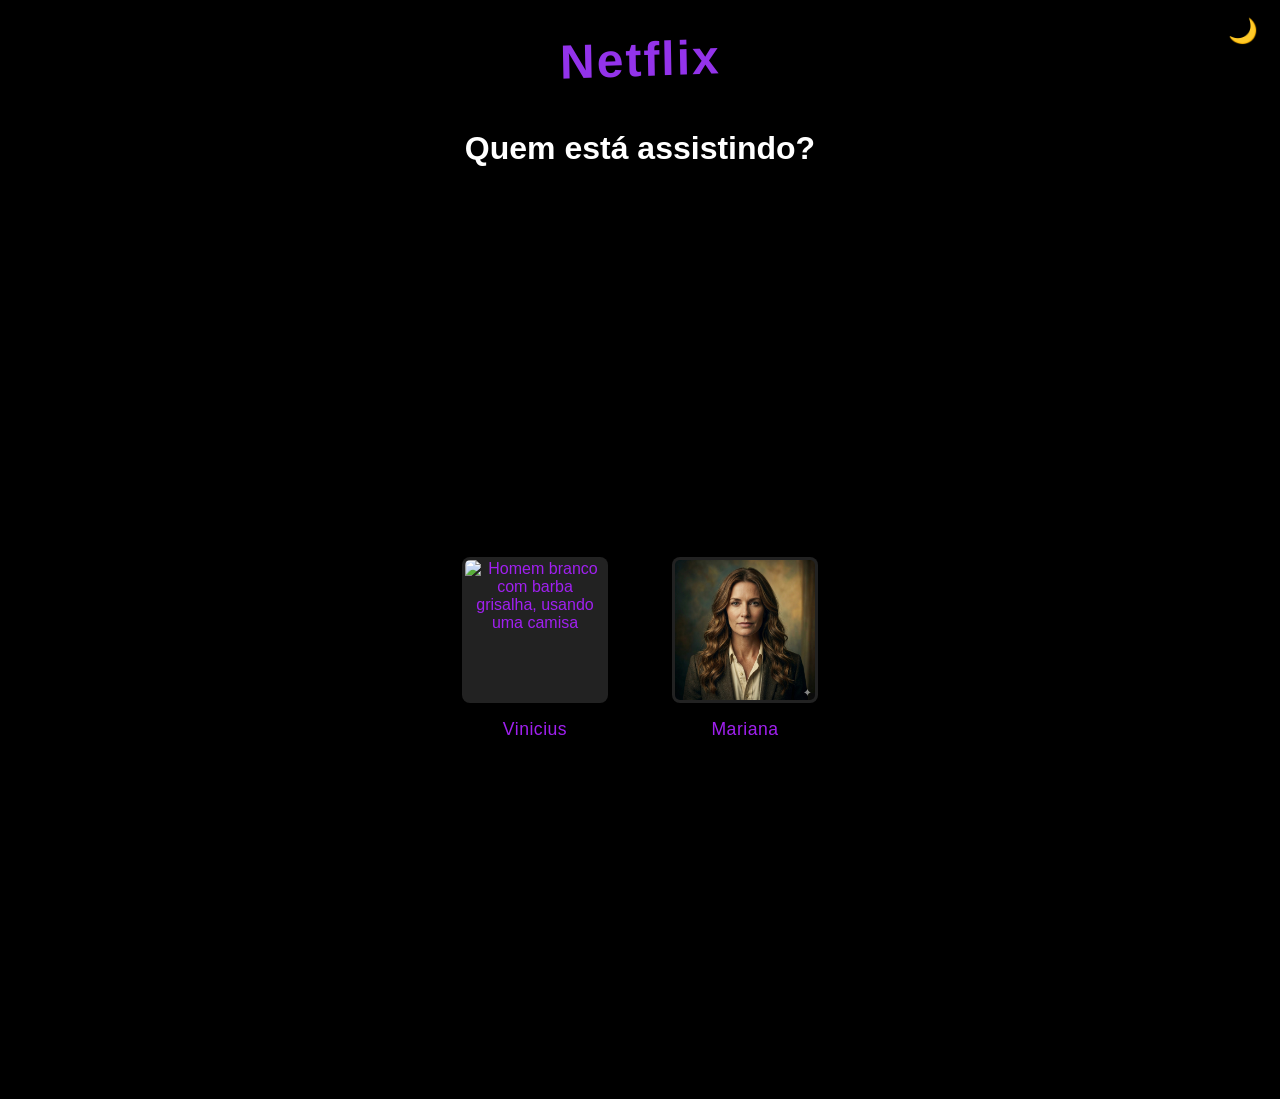
==== index.html @ 3efb50e1 "Update profile image source in index.html" ====
<!DOCTYPE html>
<html lang="pt-br">
<head>
    <meta charset="UTF-8">
    <meta name="viewport" content="width=device-width, initial-scale=1.0">
    <title>Netflix</title>
    <link rel="stylesheet" href="style.css">
</head>
<body>
    <header>
        <h1 class="logo">Netflix</h1>
        <h2>Quem está assistindo?</h2>
        <button id="theme-toggle" aria-label="Alternar tema">🌙</button>
    </header>
    <main>
        <section aria-label="Perfis disponíveis">
            <ul class="profiles">
                <li>
                    <ul>
                        <li>
                            <a href="catalogo/catalogo.html" class="profile">
                                <figure>
                                    <img src="assets/foto.perfil.jpeg" alt="Homem branco com barba grisalha, usando uma camisa">
                                    <figcaption>Vinicius</figcaption>
                                </figure>
                            </a>
                        </li>
                        <li>
                            <a href="catalogo/catalogo.html" class="profile">
                                <figure>
                                    <img src="assets/perfil2.jpg" alt="Mulher branca com cabelo castanho, usando uma camisa">
                                    <figcaption>Mariana</figcaption>
                                </figure>
                            </a>
                        </li>
                    </ul>
                </li>
            </ul>
        </section>
    </main>
</body>
<script src="script.js"></script>
</html>
---- style.css ----
/* ===== ESTILO GLOBAL DA PÁGINA ===== */
body {
    background-color: #000; /* Define o fundo da página como preto */
    color: #4b0082; /* Define a cor padrão do texto (roxo escuro) */
    font-family: 'Segoe UI', Arial, Helvetica, sans-serif; /* Define a fonte principal com alternativas */
    margin: 0; /* Remove margens padrão do navegador */
    min-height: 100vh; /* Garante que o body tenha no mínimo a altura da tela inteira */
    transition: background-color 0.3s, color 0.3s; /* Transição suave para mudança de tema */
}

/* ===== MODO CLARO ===== */
body.light-mode {
    background-color: #fff; /* Fundo branco no modo claro */
    color: #000; /* Texto preto */
}

body.light-mode .logo {
    color: #9333EA; /* Mantém o purple da Netflix */
}

body.light-mode h2 {
    color: #000; /* Texto preto */
}

body.light-mode .profile {
    color: #000; /* Texto preto nos links */
}

/* ===== TOPO (LOGO DA NETFLIX) ===== */
header {
    text-align: center; /* Centraliza o conteúdo do header */
}
.logo{
    font-family: Arial, Helvetica, sans-serif; /* Fonte do logo (pode ser personalizada) */
    font-weight: 900; /* Peso da fonte (muito negrito) */
    color: #9333EA; /* Cor do texto do logo (purple) */
    font-size: 3rem; /* Tamanho grande do texto */
    font-weight: bold; /* Deixa o texto em negrito */
    letter-spacing: 2px; /* Espaçamento entre letras */
    margin-bottom: 1rem; /* Espaço abaixo do logo */
    transform: rotate(-2deg) skew(-1deg); /* Deixa o logo levemente torto */
    display: inline-block; /* Necessário para a transformação funcionar corretamente */
    transition: transform 0.3s ease-in-out; /* Suave transição na animação */
}

.logo:hover {
    transform: rotate(-3deg) skew(-2deg); /* Aumenta o efeito no hover para mais dinamismo */
}
h2{
    font-size: 2rem; /* Tamanho grande do texto */
    margin-bottom: 2rem; /* Espaço abaixo do título */
    color: #fff;/*deixa o texto branco*/
}
/* ===== BOTÃO DE TOGGLE DE TEMA ===== */
#theme-toggle {
    position: absolute;
    top: 1rem;
    right: 1rem;
    background: none;
    border: none;
    font-size: 1.5rem;
    cursor: pointer;
    color: #fff;
    transition: color 0.3s;
}

body.light-mode #theme-toggle {
    color: #000;
}
/* ===== CONTAINER PRINCIPAL ===== */
main {
    display: flex; /* Ativa o flexbox */
    flex-direction: column; /* Organiza os elementos em coluna (um embaixo do outro) */
    align-items: center; /* Centraliza horizontalmente */
    justify-content: center; /* Centraliza verticalmente */
    min-height: 100vh; /* Ocupa a altura inteira da tela */
    text-align: center; /* Centraliza o texto */
}

/* ===== TÍTULO ===== */
h1 {
    font-size: 2.5rem; /* Tamanho grande do texto */
    font-weight: bold; /* Deixa o texto em negrito */
    margin-bottom: 2rem; /* Espaço abaixo do título */
    letter-spacing: 1px; /* Espaçamento entre letras */
}

/* ===== SEÇÃO DOS PERFIS ===== */
section[aria-label="Perfis disponíveis"] {
    width: 100%; /* Ocupa toda a largura disponível */
    max-width: 600px; /* Limita a largura máxima */
    display: flex; /* Ativa flexbox */
    justify-content: center; /* Centraliza os itens */
}

/* ===== CONTAINER DOS PERFIS ===== */
.profiles {
    list-style: none; /* Remove o marcador da lista externa */
    padding: 0; /* Remove padding padrão */
    margin: 0; /* Remove margem padrão */
}

/* ===== LISTA NÃO ORDENADA DOS PERFIS ===== */
.profiles ul {
    display: flex; /* Coloca os perfis lado a lado */
    justify-content: center; /* Centraliza horizontalmente */
    gap: 5rem; /* Espaço entre os perfis */
    flex-wrap: nowrap; /* Impede quebra de linha (fica sempre lado a lado) */
    list-style: none; /* Remove os marcadores da lista */
    padding: 0; /* Remove padding padrão */
    margin: 0; /* Remove margem padrão */
}

/* ===== LINK DO PERFIL ===== */
.profile {
    text-decoration: none; /* Remove sublinhado do link */
    color: #a020f0; /* Cor do texto (roxo) */
    transition: transform 0.2s, box-shadow 0.2s; /* Animação suave ao interagir */
}

/* ===== EFEITO AO PASSAR O MOUSE ===== */
.profile:hover {
    transform: scale(1.1); /* Aumenta levemente o tamanho */
}

/* ===== FIGURA (IMAGEM + NOME) ===== */
figure {
    margin: 0; /* Remove margem padrão */
    display: flex; /* Ativa flexbox */
    flex-direction: column; /* Organiza em coluna */
    align-items: center; /* Centraliza os itens */
}

/* ===== IMAGEM DO PERFIL ===== */
.profile img {
    width: 120px; /* Largura fixa */
    height: 120px; /* Altura fixa */
    border-radius: 8px; /* Bordas levemente arredondadas */
    object-fit: cover; /* Ajusta a imagem sem distorcer */
    border: 3px solid transparent; /* Borda invisível inicialmente */
    margin-bottom: 0.5rem; /* Espaço abaixo da imagem */
    background: #222; /* Cor de fundo caso a imagem não carregue */
}

/* ===== TEXTO DO NOME ===== */
figcaption {
    font-size: 1.1rem; /* Tamanho da fonte */
    font-weight: 500; /* Peso da fonte (semi-negrito) */
    margin-top: 0.5rem; /* Espaço acima do texto */
    letter-spacing: 0.5px; /* Espaçamento entre letras */
}

/* ===== RESPONSIVIDADE ===== */

/* Tablet e Desktop */
@media (min-width: 769px) {
    .profiles ul {
        gap: 4rem; /* Reduz o espaço entre perfis em telas maiores */
    }
    .profile img {
        width: 140px; /* Aumenta ligeiramente a imagem em telas maiores */
        height: 140px;
    }
}

/* Mobile */
@media (max-width: 768px) {
    .logo {
        font-size: 2rem; /* Reduz o tamanho do logo */
        margin-bottom: 0.5rem; /* Reduz margem */
        transform: rotate(-2deg) skew(-1deg); /* Mantém o efeito torto */
    }
    h2 {
        font-size: 1.5rem; /* Reduz tamanho do h2 */
        margin-bottom: 1rem;
    }
    h1 {
        font-size: 2rem; /* Reduz tamanho do h1 */
        margin-bottom: 1.5rem;
    }
    .profiles ul {
        flex-direction: column; /* Perfis em coluna no mobile */
        gap: 2rem; /* Reduz espaço */
    }
    .profile img {
        width: 100px; /* Reduz tamanho da imagem */
        height: 100px;
    }
    figcaption {
        font-size: 1rem; /* Reduz tamanho da fonte */
    }
}

/* ===== BORDA AO PASSAR O MOUSE ===== */
.profile:hover img {
    border-color: #a020f0; /* Muda a cor da borda da imagem */
}

/* ===== PARÁGRAFO DENTRO DO PERFIL (se usar) ===== */
.profile p {
    margin-top: 0.5rem; /* Espaço acima */
    font-size: 1.2rem; /* Tamanho do texto */
    font-weight: 400; /* Peso normal */
    color: purple; /* Cor roxa */
}
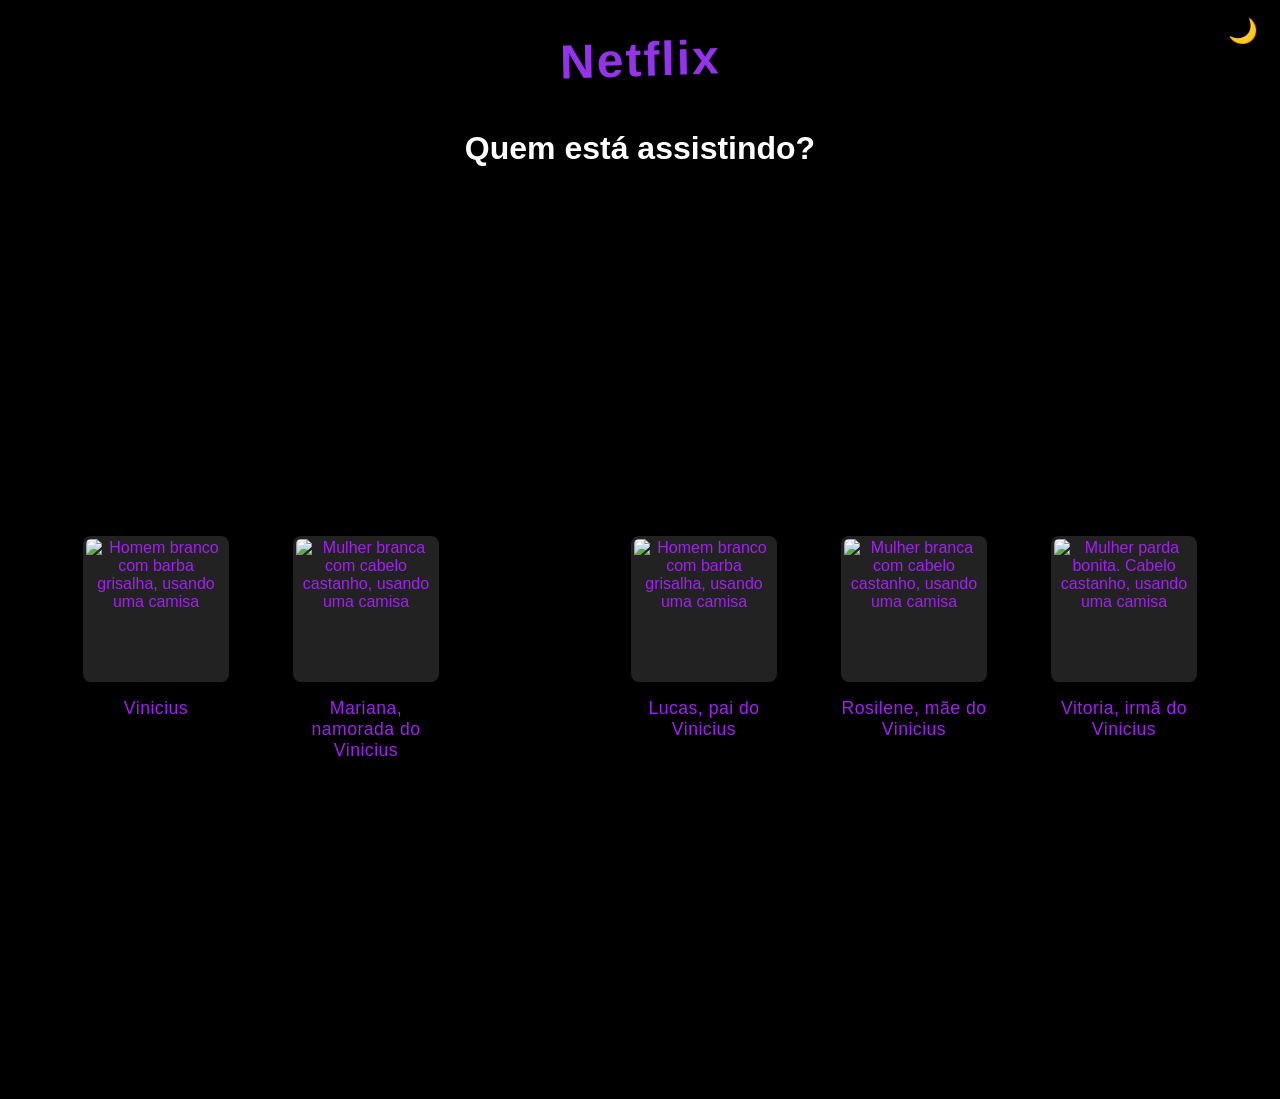
==== commit 48c7bae7: "Update profile images and captions in index.html" ====
--- a/index.html
+++ b/index.html
@@ -28,8 +28,31 @@
                         <li>
                             <a href="catalogo/catalogo.html" class="profile">
                                 <figure>
-                                    <img src="assets/perfil2.jpg" alt="Mulher branca com cabelo castanho, usando uma camisa">
-                                    <figcaption>Mariana</figcaption>
+                                    <img src="assets/foto.nana.png" alt="Mulher branca com cabelo castanho, usando uma camisa">
+                                    <figcaption>Mariana, namorada do Vinicius</figcaption>
+                                </figure>
+                        <li></li>
+                            </a>
+                            <a href="catalogo/catalogo.html" class="profile">
+                                <figure>
+                                    <img src="assets/fotopai.png" alt="Homem branco com barba grisalha, usando uma camisa">
+                                    <figcaption>Lucas, pai do Vinicius</figcaption>
+                                </figure>
+                            </a>
+                        </li>
+                        <li>
+                            <a href="catalogo/catalogo.html" class="profile">
+                                <figure>
+                                    <img src="assets/fotomamae.png" alt="Mulher branca com cabelo castanho, usando uma camisa">
+                                    <figcaption>Rosilene, mãe do Vinicius</figcaption>
+                                </figure>
+                            </a>
+                        </li>
+                        <li>
+                            <a href="catalogo/catalogo.html" class="profile">
+                                <figure>
+                                    <img src="assets/fotoirma.png" alt="Mulher parda bonita. Cabelo castanho, usando uma camisa">
+                                    <figcaption>Vitoria, irmã do Vinicius</figcaption>
                                 </figure>
                             </a>
                         </li>
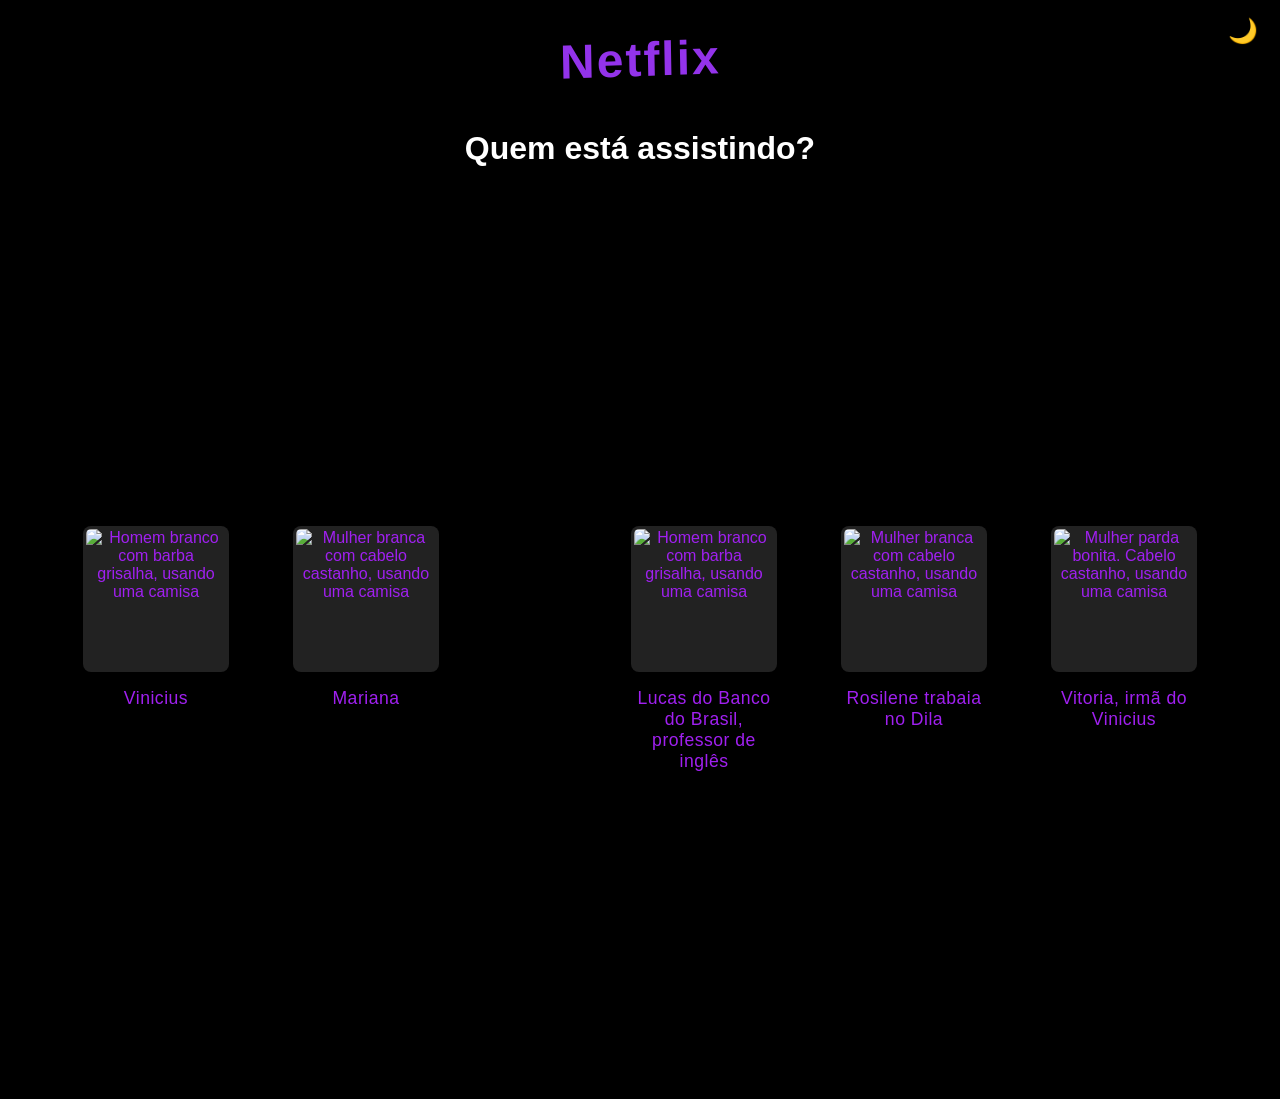
==== commit c6620abf: "Add files via upload" ====
--- a/index.html
+++ b/index.html
@@ -29,14 +29,14 @@
                             <a href="catalogo/catalogo.html" class="profile">
                                 <figure>
                                     <img src="assets/foto.nana.png" alt="Mulher branca com cabelo castanho, usando uma camisa">
-                                    <figcaption>Mariana, namorada do Vinicius</figcaption>
+                                    <figcaption>Mariana</figcaption>
                                 </figure>
                         <li></li>
                             </a>
                             <a href="catalogo/catalogo.html" class="profile">
                                 <figure>
                                     <img src="assets/fotopai.png" alt="Homem branco com barba grisalha, usando uma camisa">
-                                    <figcaption>Lucas, pai do Vinicius</figcaption>
+                                    <figcaption>Lucas do Banco do Brasil, professor de inglês</figcaption>
                                 </figure>
                             </a>
                         </li>
@@ -44,7 +44,7 @@
                             <a href="catalogo/catalogo.html" class="profile">
                                 <figure>
                                     <img src="assets/fotomamae.png" alt="Mulher branca com cabelo castanho, usando uma camisa">
-                                    <figcaption>Rosilene, mãe do Vinicius</figcaption>
+                                    <figcaption>Rosilene trabaia no Dila</figcaption>
                                 </figure>
                             </a>
                         </li>
@@ -63,4 +63,4 @@
     </main>
 </body>
 <script src="script.js"></script>
-</html>
+</html>
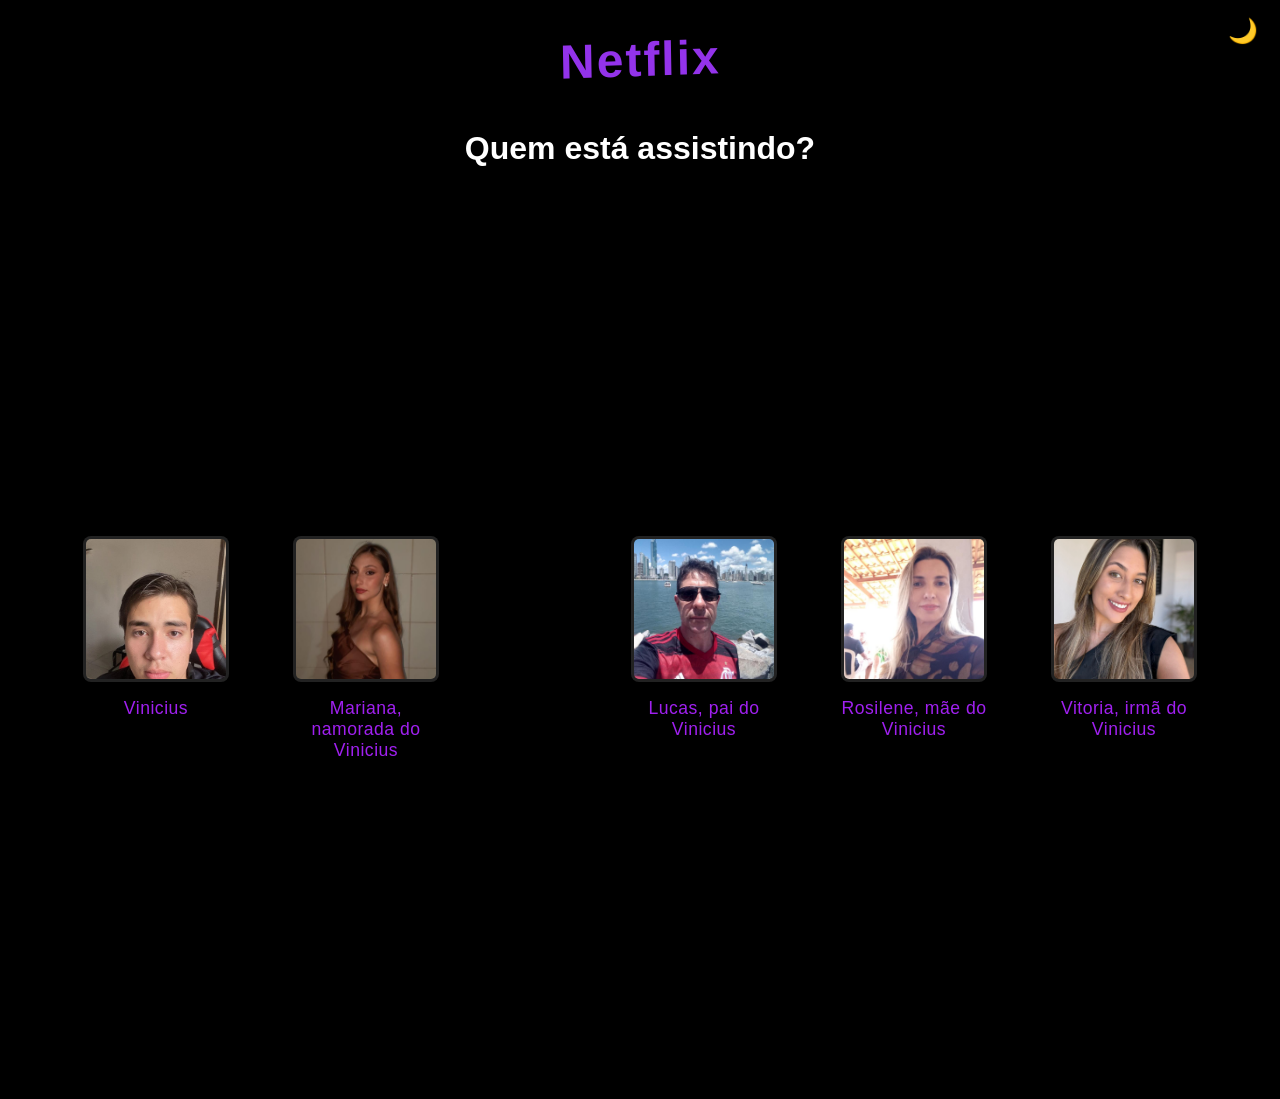
==== commit 02cdddd9: "Update image alt texts and captions in index.html" ====
--- a/index.html
+++ b/index.html
@@ -20,7 +20,7 @@
                         <li>
                             <a href="catalogo/catalogo.html" class="profile">
                                 <figure>
-                                    <img src="assets/foto.perfil.jpeg" alt="Homem branco com barba grisalha, usando uma camisa">
+                                    <img src="assets/foto.perfil.jpeg" alt="Homem branco sentado em uma cadeira vermelha com fone de ouvido no pescoço">
                                     <figcaption>Vinicius</figcaption>
                                 </figure>
                             </a>
@@ -28,23 +28,23 @@
                         <li>
                             <a href="catalogo/catalogo.html" class="profile">
                                 <figure>
-                                    <img src="assets/foto.nana.png" alt="Mulher branca com cabelo castanho, usando uma camisa">
-                                    <figcaption>Mariana</figcaption>
+                                    <img src="assets/foto.nana.png" alt="Mulher branca com vestido marrom">
+                                    <figcaption>Mariana, namorada do Vinicius</figcaption>
                                 </figure>
                         <li></li>
                             </a>
                             <a href="catalogo/catalogo.html" class="profile">
                                 <figure>
-                                    <img src="assets/fotopai.png" alt="Homem branco com barba grisalha, usando uma camisa">
-                                    <figcaption>Lucas do Banco do Brasil, professor de inglês</figcaption>
+                                    <img src="assets/fotopai.png" alt="Homem branco de óculos de sol, com camisa do flamengo">
+                                    <figcaption>Lucas, pai do Vinicius</figcaption>
                                 </figure>
                             </a>
                         </li>
                         <li>
                             <a href="catalogo/catalogo.html" class="profile">
                                 <figure>
-                                    <img src="assets/fotomamae.png" alt="Mulher branca com cabelo castanho, usando uma camisa">
-                                    <figcaption>Rosilene trabaia no Dila</figcaption>
+                                    <img src="assets/fotomamae.png" alt="Mulher branca com cabelo loiro">
+                                    <figcaption>Rosilene, mãe do Vinicius</figcaption>
                                 </figure>
                             </a>
                         </li>
@@ -63,4 +63,4 @@
     </main>
 </body>
 <script src="script.js"></script>
-</html>+</html>
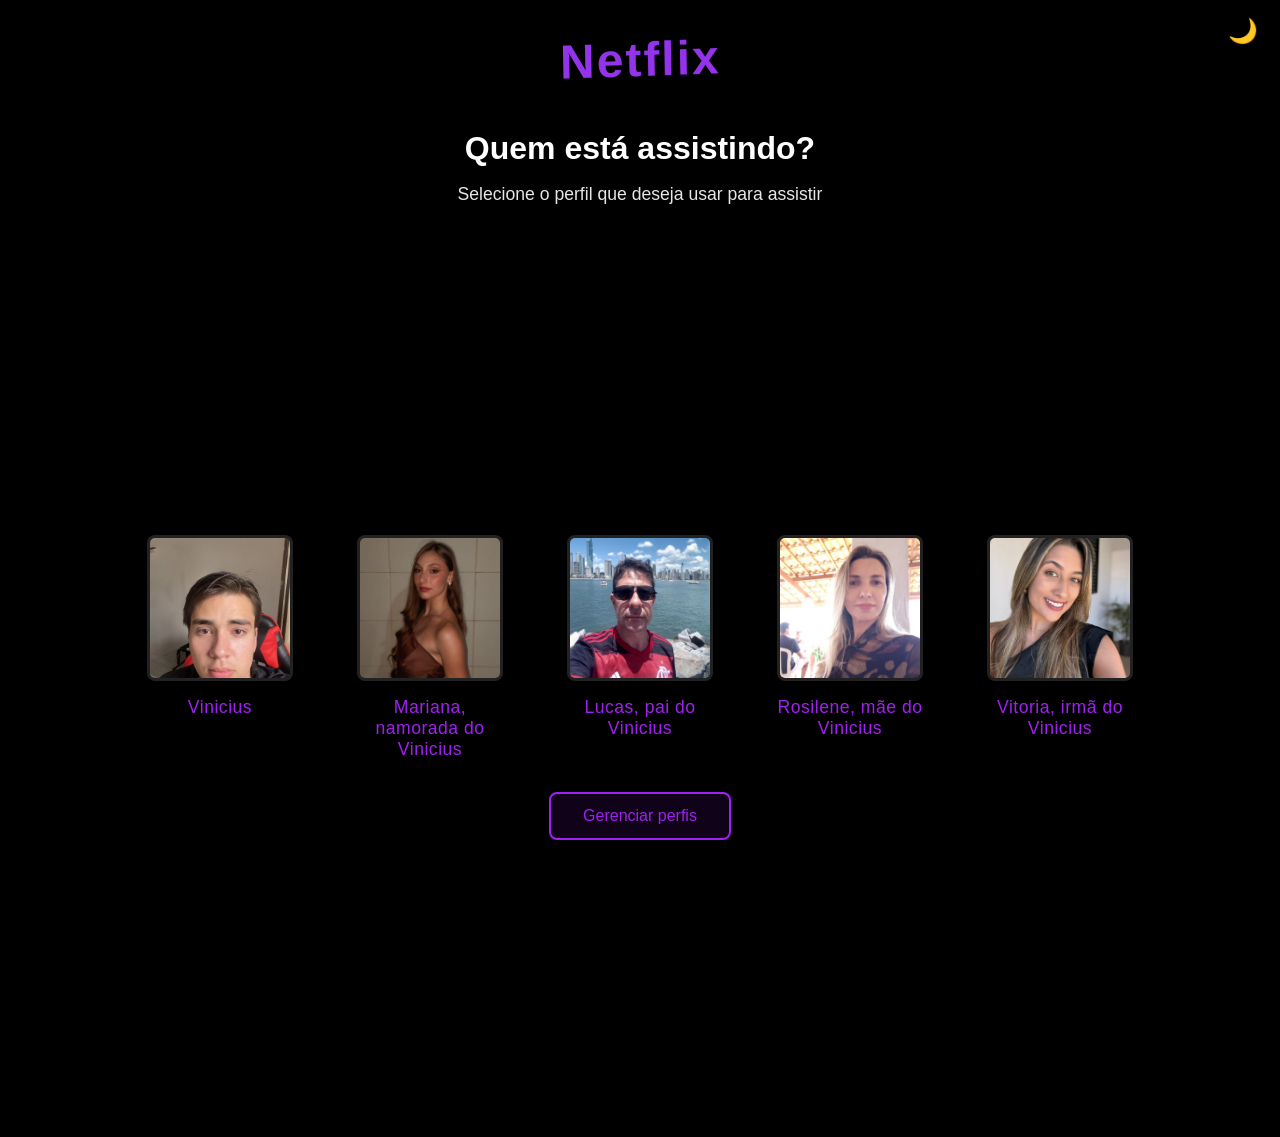
==== commit 695454b0: "Add files via upload" ====
--- a/index.html
+++ b/index.html
@@ -10,57 +10,67 @@
     <header>
         <h1 class="logo">Netflix</h1>
         <h2>Quem está assistindo?</h2>
+        <p class="select-message">Selecione o perfil que deseja usar para assistir</p>
         <button id="theme-toggle" aria-label="Alternar tema">🌙</button>
     </header>
+
     <main>
         <section aria-label="Perfis disponíveis">
+
             <ul class="profiles">
+
                 <li>
-                    <ul>
-                        <li>
-                            <a href="catalogo/catalogo.html" class="profile">
-                                <figure>
-                                    <img src="assets/foto.perfil.jpeg" alt="Homem branco sentado em uma cadeira vermelha com fone de ouvido no pescoço">
-                                    <figcaption>Vinicius</figcaption>
-                                </figure>
-                            </a>
-                        </li>
-                        <li>
-                            <a href="catalogo/catalogo.html" class="profile">
-                                <figure>
-                                    <img src="assets/foto.nana.png" alt="Mulher branca com vestido marrom">
-                                    <figcaption>Mariana, namorada do Vinicius</figcaption>
-                                </figure>
-                        <li></li>
-                            </a>
-                            <a href="catalogo/catalogo.html" class="profile">
-                                <figure>
-                                    <img src="assets/fotopai.png" alt="Homem branco de óculos de sol, com camisa do flamengo">
-                                    <figcaption>Lucas, pai do Vinicius</figcaption>
-                                </figure>
-                            </a>
-                        </li>
-                        <li>
-                            <a href="catalogo/catalogo.html" class="profile">
-                                <figure>
-                                    <img src="assets/fotomamae.png" alt="Mulher branca com cabelo loiro">
-                                    <figcaption>Rosilene, mãe do Vinicius</figcaption>
-                                </figure>
-                            </a>
-                        </li>
-                        <li>
-                            <a href="catalogo/catalogo.html" class="profile">
-                                <figure>
-                                    <img src="assets/fotoirma.png" alt="Mulher parda bonita. Cabelo castanho, usando uma camisa">
-                                    <figcaption>Vitoria, irmã do Vinicius</figcaption>
-                                </figure>
-                            </a>
-                        </li>
-                    </ul>
+                    <a href="catalogo/catalogo.html" class="profile">
+                        <figure>
+                            <img src="assets/foto.perfil.jpeg">
+                            <figcaption>Vinicius</figcaption>
+                        </figure>
+                    </a>
                 </li>
+
+                <li>
+                    <a href="catalogo/catalogo.html" class="profile">
+                        <figure>
+                            <img src="assets/foto.nana.png">
+                            <figcaption>Mariana, namorada do Vinicius</figcaption>
+                        </figure>
+                    </a>
+                </li>
+
+                <li>
+                    <a href="catalogo/catalogo.html" class="profile">
+                        <figure>
+                            <img src="assets/fotopai.png">
+                            <figcaption>Lucas, pai do Vinicius</figcaption>
+                        </figure>
+                    </a>
+                </li>
+
+                <li>
+                    <a href="catalogo/catalogo.html" class="profile">
+                        <figure>
+                            <img src="assets/fotomamae.png">
+                            <figcaption>Rosilene, mãe do Vinicius</figcaption>
+                        </figure>
+                    </a>
+                </li>
+
+                <li>
+                    <a href="catalogo/catalogo.html" class="profile">
+                        <figure>
+                            <img src="assets/fotoirma.png">
+                            <figcaption>Vitoria, irmã do Vinicius</figcaption>
+                        </figure>
+                    </a>
+                </li>
+
             </ul>
+
+            <a href="#" class="manage-profiles">Gerenciar perfis</a>
+
         </section>
     </main>
+
+    <script src="script.js"></script>
 </body>
-<script src="script.js"></script>
-</html>
+</html>
--- a/style.css
+++ b/style.css
@@ -48,7 +48,7 @@
 }
 h2{
     font-size: 2rem; /* Tamanho grande do texto */
-    margin-bottom: 2rem; /* Espaço abaixo do título */
+    margin-bottom: 1rem; /* Espaço abaixo do título */
     color: #fff;/*deixa o texto branco*/
 }
 /* ===== BOTÃO DE TOGGLE DE TEMA ===== */
@@ -91,6 +91,57 @@
     max-width: 600px; /* Limita a largura máxima */
     display: flex; /* Ativa flexbox */
     justify-content: center; /* Centraliza os itens */
+    flex-direction: column; /* Organiza os itens em coluna */
+    align-items: center; /* Centraliza os itens horizontalmente */
+}
+
+/* ===== MENSAGEM DE SELEÇÃO ===== */
+.select-message {
+    text-align: center; /* Centraliza o texto */
+    font-size: 1.1rem; /* Tamanho médio da fonte */
+    color: #fff; /* Cor branca */
+    margin-bottom: 2rem; /* Espaço abaixo */
+    font-weight: 400; /* Peso normal */
+    opacity: 0.9; /* Levemente transparente */
+}
+
+body.light-mode .select-message {
+    color: #000; /* Texto preto no modo claro */
+}
+
+/* ===== BOTÃO GERENCIAR PERFIS ===== */
+.manage-profiles {
+    display: block; /* Torna o link um bloco */
+    text-align: center; /* Centraliza o texto */
+    margin: 2rem auto 0; /* Centraliza horizontalmente e espaço acima */
+    padding: 0.8rem 2rem; /* Espaçamento interno */
+    background-color: rgba(160, 32, 240, 0.1); /* Fundo roxo transparente */
+    color: #a020f0; /* Cor roxa */
+    text-decoration: none; /* Remove sublinhado */
+    font-size: 1rem; /* Tamanho da fonte */
+    font-weight: 500; /* Peso semi-negrito */
+    border: 2px solid #a020f0; /* Borda roxa */
+    border-radius: 8px; /* Bordas arredondadas */
+    transition: all 0.3s; /* Transição suave */
+    max-width: 200px; /* Largura máxima */
+}
+
+.manage-profiles:hover {
+    background-color: #a020f0; /* Fundo roxo sólido no hover */
+    color: #fff; /* Texto branco */
+    transform: translateY(-2px); /* Efeito de elevação */
+    box-shadow: 0 4px 12px rgba(160, 32, 240, 0.3); /* Sombra */
+}
+
+body.light-mode .manage-profiles {
+    background-color: rgba(0, 0, 0, 0.05); /* Fundo cinza claro no modo claro */
+    color: #000; /* Texto preto */
+    border-color: #000; /* Borda preta */
+}
+
+body.light-mode .manage-profiles:hover {
+    background-color: #000; /* Fundo preto no hover */
+    color: #fff; /* Texto branco */
 }
 
 /* ===== CONTAINER DOS PERFIS ===== */
@@ -101,14 +152,13 @@
 }
 
 /* ===== LISTA NÃO ORDENADA DOS PERFIS ===== */
-.profiles ul {
-    display: flex; /* Coloca os perfis lado a lado */
-    justify-content: center; /* Centraliza horizontalmente */
-    gap: 5rem; /* Espaço entre os perfis */
-    flex-wrap: nowrap; /* Impede quebra de linha (fica sempre lado a lado) */
-    list-style: none; /* Remove os marcadores da lista */
-    padding: 0; /* Remove padding padrão */
-    margin: 0; /* Remove margem padrão */
+.profiles {
+    display: flex;
+    justify-content: center;
+    gap: 4rem;
+    list-style: none;
+    padding: 0;
+    margin: 0;
 }
 
 /* ===== LINK DO PERFIL ===== */
@@ -174,6 +224,16 @@
         font-size: 1.5rem; /* Reduz tamanho do h2 */
         margin-bottom: 1rem;
     }
+    .select-message {
+        font-size: 1rem; /* Reduz tamanho da mensagem */
+        margin-bottom: 1.5rem; /* Reduz margem */
+    }
+    .manage-profiles {
+        font-size: 0.9rem; /* Reduz tamanho do link */
+        margin-top: 1.5rem; /* Reduz margem */
+        padding: 0.6rem 1.5rem; /* Padding menor no mobile */
+        max-width: 180px; /* Largura menor no mobile */
+    }
     h1 {
         font-size: 2rem; /* Reduz tamanho do h1 */
         margin-bottom: 1.5rem;
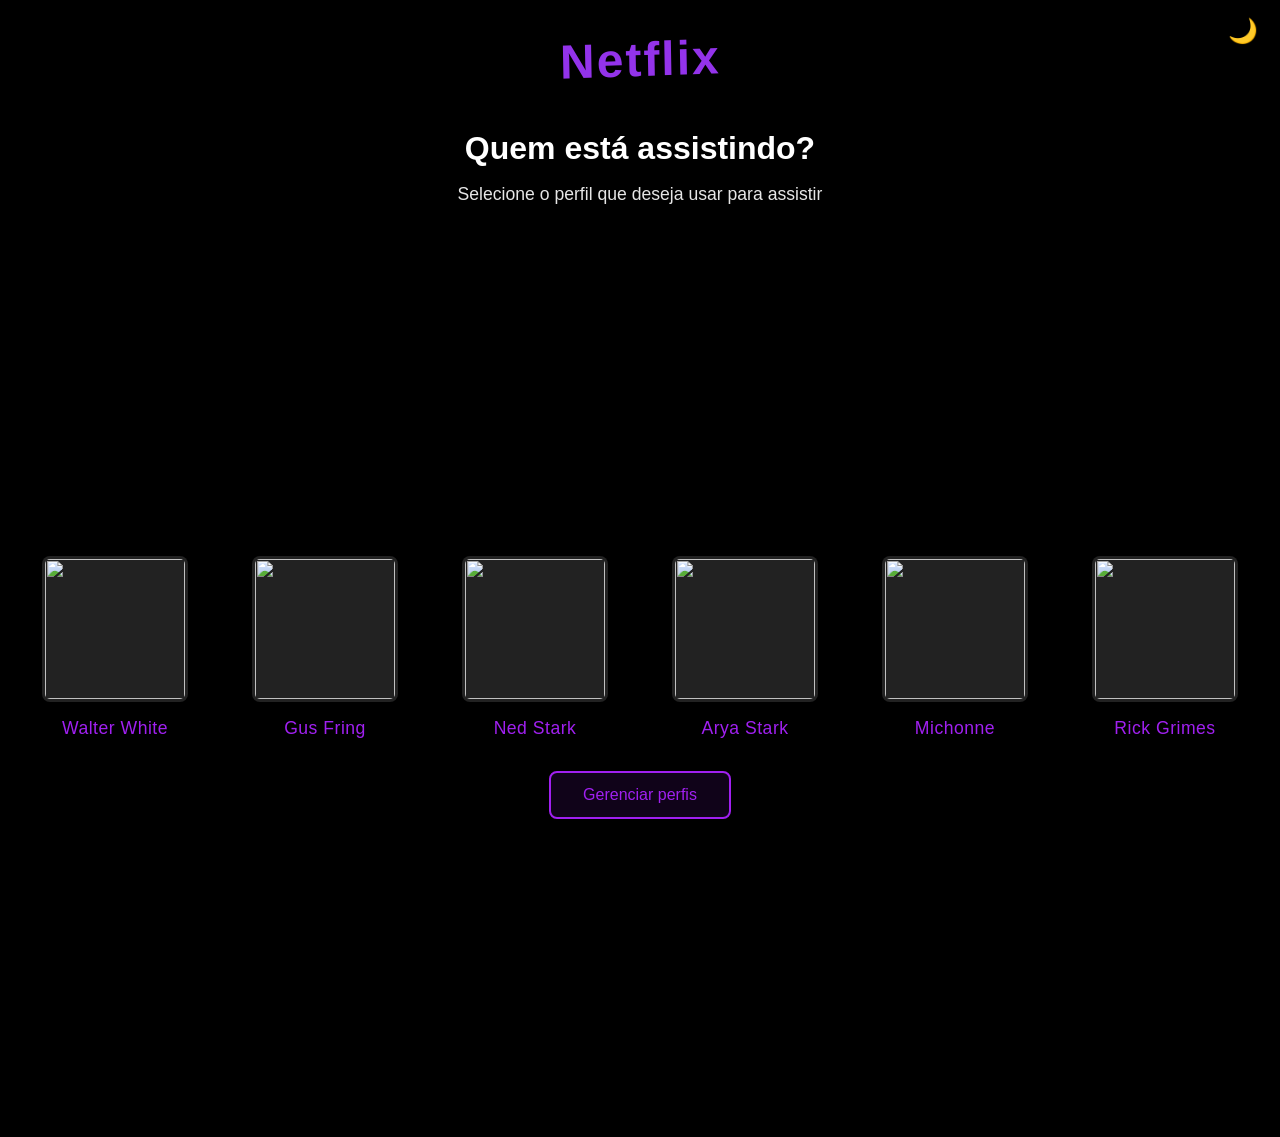
==== commit 97176a63: "Update profile images and captions in index.html" ====
--- a/index.html
+++ b/index.html
@@ -22,8 +22,8 @@
                 <li>
                     <a href="catalogo/catalogo.html" class="profile">
                         <figure>
-                            <img src="assets/foto.perfil.jpeg">
-                            <figcaption>Vinicius</figcaption>
+                            <img src="https://imgs.search.brave.com/FSdHgFqu_QZ90OsyNRxIZIStQRJd0tg7XTrl8yKxepc/rs:fit:860:0:0:0/g:ce/aHR0cHM6Ly93d3cu/cG5nYWxsLmNvbS93/cC1jb250ZW50L3Vw/bG9hZHMvMTAvV2Fs/dGVyLVdoaXRlLUJy/ZWFraW5nLUJhZC1T/ZXJpZXMtUE5HLVBo/b3Rvcy5wbmc">
+                            <figcaption>Walter White</figcaption>
                         </figure>
                     </a>
                 </li>
@@ -31,8 +31,8 @@
                 <li>
                     <a href="catalogo/catalogo.html" class="profile">
                         <figure>
-                            <img src="assets/foto.nana.png">
-                            <figcaption>Mariana, namorada do Vinicius</figcaption>
+                            <img src="https://imgs.search.brave.com/G9keUQRV6rFiYEXy0WXiaSrZtesggkG3jP0Zz4RMzeY/rs:fit:860:0:0:0/g:ce/aHR0cHM6Ly9zdGF0/aWMud2lraWEubm9j/b29raWUubmV0L3Zp/bGxhaW5zL2ltYWdl/cy9jL2M1L0d1cy53/ZWJwL3JldmlzaW9u/L2xhdGVzdC9zY2Fs/ZS10by13aWR0aC1k/b3duLzIyMz9jYj0y/MDIyMDQyMDEzMTIx/NA">
+                            <figcaption>Gus Fring</figcaption>
                         </figure>
                     </a>
                 </li>
@@ -40,8 +40,8 @@
                 <li>
                     <a href="catalogo/catalogo.html" class="profile">
                         <figure>
-                            <img src="assets/fotopai.png">
-                            <figcaption>Lucas, pai do Vinicius</figcaption>
+                            <img src="https://imgs.search.brave.com/S154RBgVUuvK6d4YUjX7WnE-pcAilZwwe9QDqy50mew/rs:fit:860:0:0:0/g:ce/aHR0cHM6Ly9pLnBp/bmltZy5jb20vb3Jp/Z2luYWxzLzEwL2Ri/LzcyLzEwZGI3MmJj/OWUwZGYzMzU5YjRl/Y2Y4MmQzNGE4NGFj/LmpwZw">
+                            <figcaption>Ned Stark</figcaption>
                         </figure>
                     </a>
                 </li>
@@ -49,8 +49,8 @@
                 <li>
                     <a href="catalogo/catalogo.html" class="profile">
                         <figure>
-                            <img src="assets/fotomamae.png">
-                            <figcaption>Rosilene, mãe do Vinicius</figcaption>
+                            <img src="https://imgs.search.brave.com/0gL2Sl94XkMtKi-HasR8KKcvYeQ_ST-ai050itw1Hb8/rs:fit:860:0:0:0/g:ce/aHR0cHM6Ly9zdGF0/aWMud2lraWEubm9j/b29raWUubmV0L2lu/Y29uc2lzdGVudGx5/LWFkbWlyYWJsZS9p/bWFnZXMvNC80OS9B/cnlhX1N0YXJrLnBu/Zy9yZXZpc2lvbi9s/YXRlc3Qvc2NhbGUt/dG8td2lkdGgtZG93/bi8yNjc_Y2I9MjAy/MzA0MTAwMDQ5Mzc">
+                            <figcaption>Arya Stark</figcaption>
                         </figure>
                     </a>
                 </li>
@@ -58,8 +58,17 @@
                 <li>
                     <a href="catalogo/catalogo.html" class="profile">
                         <figure>
-                            <img src="assets/fotoirma.png">
-                            <figcaption>Vitoria, irmã do Vinicius</figcaption>
+                            <img src="https://imgs.search.brave.com/9kVcifprFyvkC1EOoAeimAiIKGsjiCCqFb8_etNJOTk/rs:fit:860:0:0:0/g:ce/aHR0cHM6Ly9pLnBp/bmltZy5jb20vb3Jp/Z2luYWxzLzVjLzcx/LzE0LzVjNzExNGFm/MDU0NDI2YzdmNGY4/ZmMxNmRiZDBmNDU4/LmpwZw">
+                            <figcaption>Michonne</figcaption>
+                        </figure>
+                    </a>
+                </li>
+
+                <li>
+                    <a href="catalogo/catalogo.html" class="profile">
+                        <figure>
+                            <img src="https://imgs.search.brave.com/V6SKhP7wCqYHNl7kXdxASsokcolr-u2uJa8SOXjD14U/rs:fit:860:0:0:0/g:ce/aHR0cHM6Ly9pLnBp/bmltZy5jb20vb3Jp/Z2luYWxzLzI2LzEy/L2YwLzI2MTJmMDg0/YWVkMDUxNjA5NDZh/ZTg2NTI0ZTBmMjAy/LmpwZw">
+                            <figcaption>Rick Grimes</figcaption>
                         </figure>
                     </a>
                 </li>
@@ -73,4 +82,4 @@
 
     <script src="script.js"></script>
 </body>
-</html>+</html>
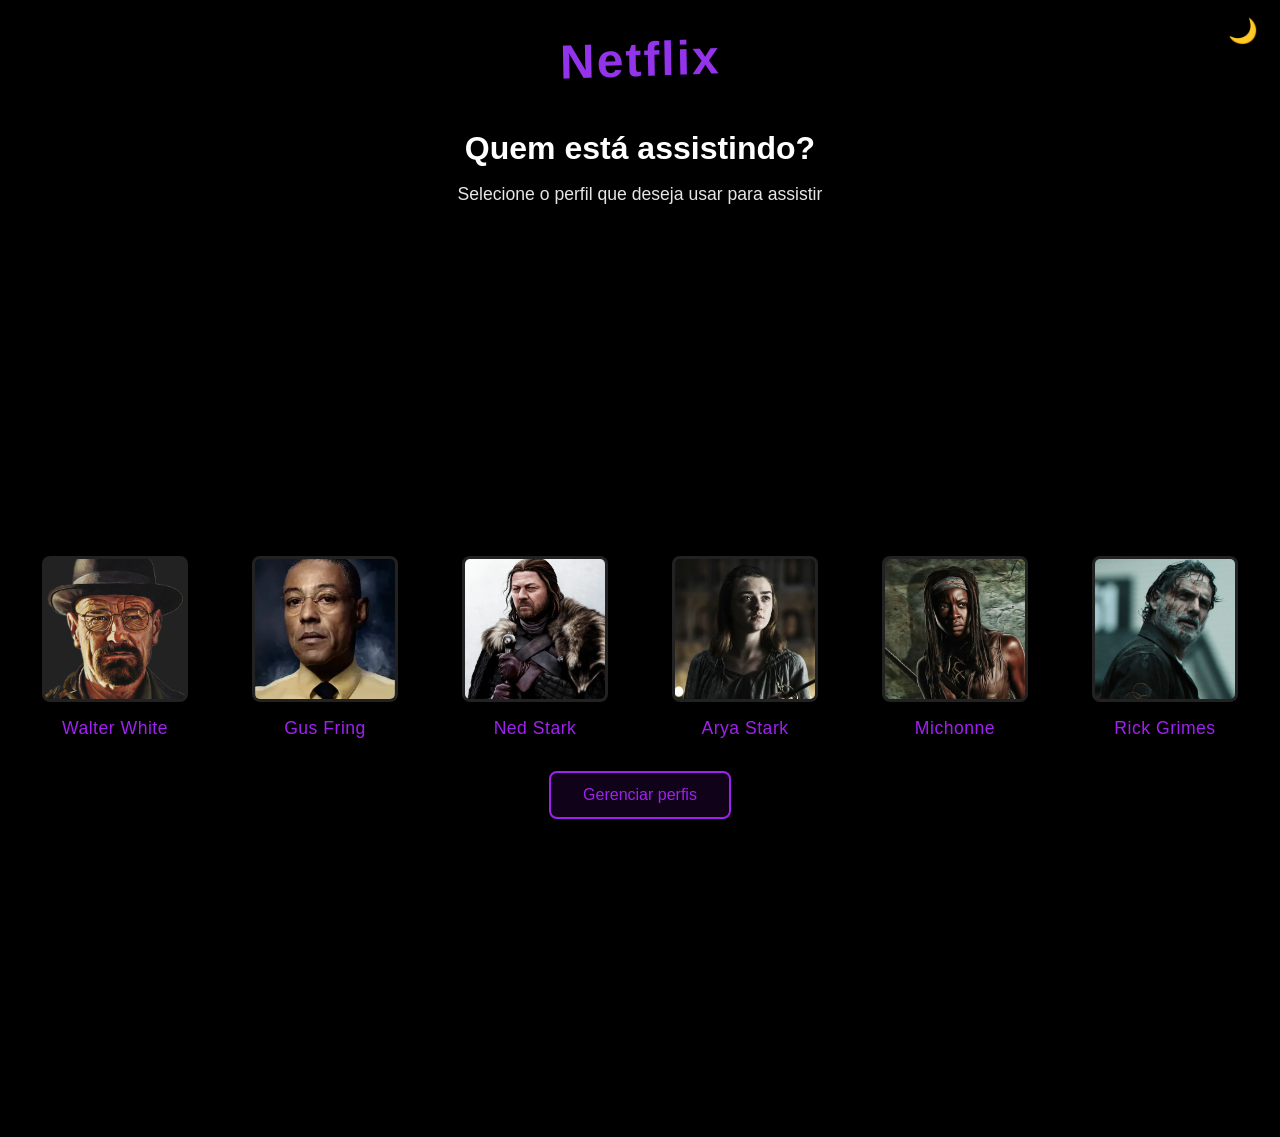
==== commit fd22e6d1: "Add files via upload" ====
--- a/index.html
+++ b/index.html
@@ -22,7 +22,7 @@
                 <li>
                     <a href="catalogo/catalogo.html" class="profile">
                         <figure>
-                            <img src="https://imgs.search.brave.com/FSdHgFqu_QZ90OsyNRxIZIStQRJd0tg7XTrl8yKxepc/rs:fit:860:0:0:0/g:ce/aHR0cHM6Ly93d3cu/cG5nYWxsLmNvbS93/cC1jb250ZW50L3Vw/bG9hZHMvMTAvV2Fs/dGVyLVdoaXRlLUJy/ZWFraW5nLUJhZC1T/ZXJpZXMtUE5HLVBo/b3Rvcy5wbmc">
+                            <img src="assets/walterwhite.png" alt="Walter White">
                             <figcaption>Walter White</figcaption>
                         </figure>
                     </a>
@@ -31,7 +31,7 @@
                 <li>
                     <a href="catalogo/catalogo.html" class="profile">
                         <figure>
-                            <img src="https://imgs.search.brave.com/G9keUQRV6rFiYEXy0WXiaSrZtesggkG3jP0Zz4RMzeY/rs:fit:860:0:0:0/g:ce/aHR0cHM6Ly9zdGF0/aWMud2lraWEubm9j/b29raWUubmV0L3Zp/bGxhaW5zL2ltYWdl/cy9jL2M1L0d1cy53/ZWJwL3JldmlzaW9u/L2xhdGVzdC9zY2Fs/ZS10by13aWR0aC1k/b3duLzIyMz9jYj0y/MDIyMDQyMDEzMTIx/NA">
+                            <img src="assets/gusfring.png" alt="Gus Fring">
                             <figcaption>Gus Fring</figcaption>
                         </figure>
                     </a>
@@ -40,7 +40,7 @@
                 <li>
                     <a href="catalogo/catalogo.html" class="profile">
                         <figure>
-                            <img src="https://imgs.search.brave.com/S154RBgVUuvK6d4YUjX7WnE-pcAilZwwe9QDqy50mew/rs:fit:860:0:0:0/g:ce/aHR0cHM6Ly9pLnBp/bmltZy5jb20vb3Jp/Z2luYWxzLzEwL2Ri/LzcyLzEwZGI3MmJj/OWUwZGYzMzU5YjRl/Y2Y4MmQzNGE4NGFj/LmpwZw">
+                            <img src="assets/nedstark.png" alt="Ned Stark">
                             <figcaption>Ned Stark</figcaption>
                         </figure>
                     </a>
@@ -49,7 +49,7 @@
                 <li>
                     <a href="catalogo/catalogo.html" class="profile">
                         <figure>
-                            <img src="https://imgs.search.brave.com/0gL2Sl94XkMtKi-HasR8KKcvYeQ_ST-ai050itw1Hb8/rs:fit:860:0:0:0/g:ce/aHR0cHM6Ly9zdGF0/aWMud2lraWEubm9j/b29raWUubmV0L2lu/Y29uc2lzdGVudGx5/LWFkbWlyYWJsZS9p/bWFnZXMvNC80OS9B/cnlhX1N0YXJrLnBu/Zy9yZXZpc2lvbi9s/YXRlc3Qvc2NhbGUt/dG8td2lkdGgtZG93/bi8yNjc_Y2I9MjAy/MzA0MTAwMDQ5Mzc">
+                            <img src="assets/aryastark.png" alt="Arya Stark">
                             <figcaption>Arya Stark</figcaption>
                         </figure>
                     </a>
@@ -58,7 +58,7 @@
                 <li>
                     <a href="catalogo/catalogo.html" class="profile">
                         <figure>
-                            <img src="https://imgs.search.brave.com/9kVcifprFyvkC1EOoAeimAiIKGsjiCCqFb8_etNJOTk/rs:fit:860:0:0:0/g:ce/aHR0cHM6Ly9pLnBp/bmltZy5jb20vb3Jp/Z2luYWxzLzVjLzcx/LzE0LzVjNzExNGFm/MDU0NDI2YzdmNGY4/ZmMxNmRiZDBmNDU4/LmpwZw">
+                            <img src="assets/michonne.png" alt="Michonne">
                             <figcaption>Michonne</figcaption>
                         </figure>
                     </a>
@@ -67,7 +67,7 @@
                 <li>
                     <a href="catalogo/catalogo.html" class="profile">
                         <figure>
-                            <img src="https://imgs.search.brave.com/V6SKhP7wCqYHNl7kXdxASsokcolr-u2uJa8SOXjD14U/rs:fit:860:0:0:0/g:ce/aHR0cHM6Ly9pLnBp/bmltZy5jb20vb3Jp/Z2luYWxzLzI2LzEy/L2YwLzI2MTJmMDg0/YWVkMDUxNjA5NDZh/ZTg2NTI0ZTBmMjAy/LmpwZw">
+                            <img src="assets/rickgrimes.png" alt="Rick Grimes">
                             <figcaption>Rick Grimes</figcaption>
                         </figure>
                     </a>
@@ -82,4 +82,4 @@
 
     <script src="script.js"></script>
 </body>
-</html>
+</html>
